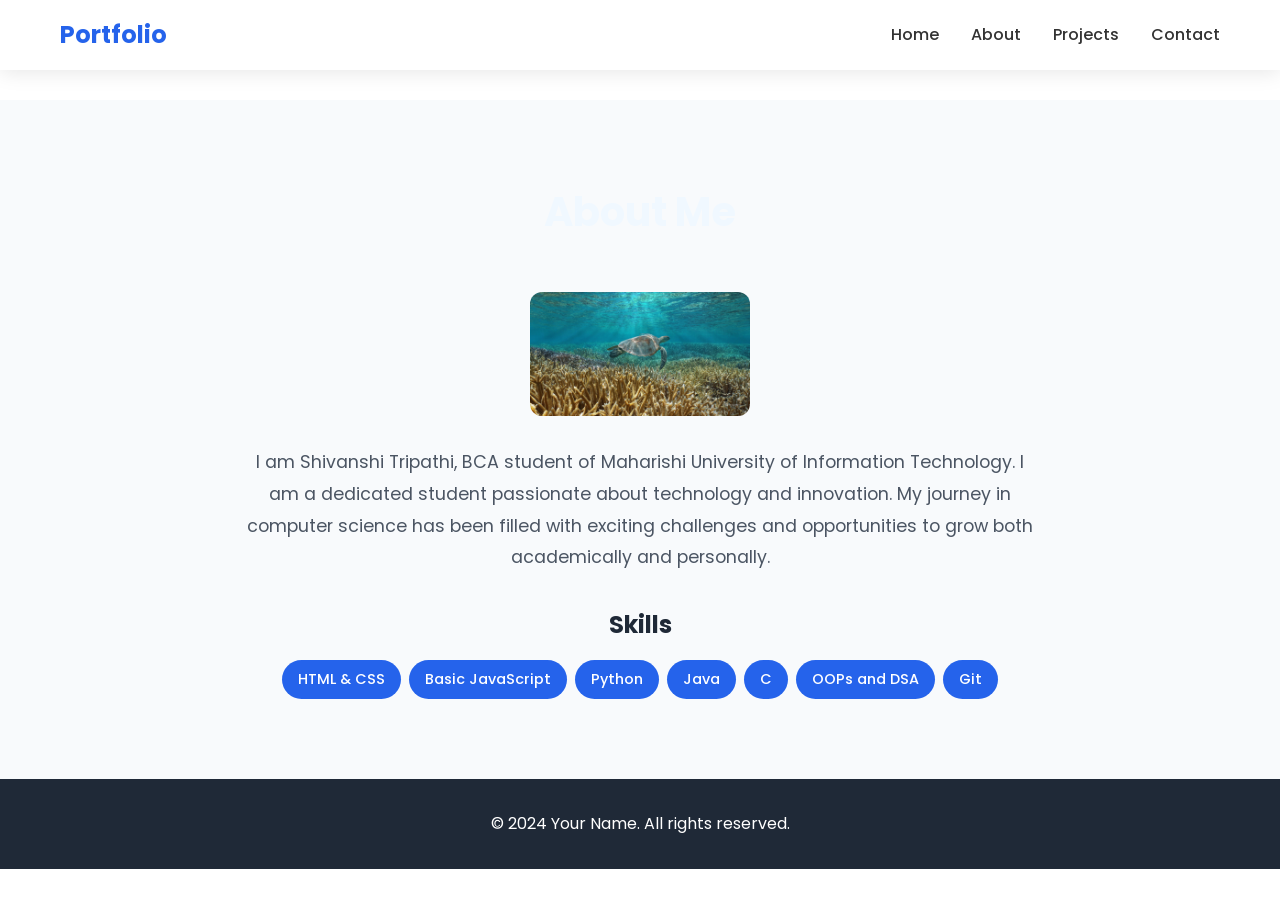
==== project/myportfolio/about.html @ ec3cb5d9 "frontend" ====
<!DOCTYPE html>
<html lang="en">
<head>
    <meta charset="UTF-8">
    <meta name="viewport" content="width=device-width, initial-scale=1.0">
    <title>About • My Portfolio</title>
    <link rel="stylesheet" href="styles.css">
    <link href="https://fonts.googleapis.com/css2?family=Poppins:wght@300;400;500;600;700&display=swap" rel="stylesheet">
    <link rel="stylesheet" href="https://cdnjs.cloudflare.com/ajax/libs/font-awesome/6.0.0/css/all.min.css">
</head>
<body>
    <!-- Navigation -->
    <nav class="navbar">
        <div class="nav-container">
            <div class="nav-logo">
                <a href="home.html">Portfolio</a>
            </div>
            <ul class="nav-menu">
                <li class="nav-item">
                    <a href="home.html" class="nav-link">Home</a>
                </li>
                <li class="nav-item">
                    <a href="about.html" class="nav-link active">About</a>
                </li>
                <li class="nav-item">
                    <a href="project.html" class="nav-link">Projects</a>
                </li>
                <li class="nav-item">
                    <a href="contact.html" class="nav-link">Contact</a>
                </li>
            </ul>
            <div class="hamburger">
                <span class="bar"></span>
                <span class="bar"></span>
                <span class="bar"></span>
            </div>
        </div>
    </nav>

    <main style="padding-top: 100px;">
        <!-- About Section (Standalone Page) -->
        <section class="about">
            <div class="container">
                <h1 class="section-title" style="color:aliceblue">About Me</h1>
                <div class="about-content">
                    <div class="about-text">
                        <img src="20241228.jpg" alt="Profile image" style="max-width: 220px; border-radius: 12px; margin-bottom: 1.5rem;">
                        <p>
                            I am Shivanshi Tripathi, BCA student of Maharishi University of Information Technology.
                            I am a dedicated student passionate about technology and innovation.
                            My journey in computer science has been filled with exciting challenges
                            and opportunities to grow both academically and personally.
                        </p>
                        <div class="skills">
                            <h3>Skills</h3>
                            <div class="skill-tags">
                                <span class="skill-tag">HTML & CSS</span>
                                <span class="skill-tag">Basic JavaScript</span>
                                <span class="skill-tag">Python</span>
                                <span class="skill-tag">Java</span>
                                <span class="skill-tag">C</span>
                                <span class="skill-tag">OOPs and DSA</span>
                                <span class="skill-tag">Git</span>
                            </div>
                        </div>
                    </div>
                </div>
            </div>
        </section>
    </main>

    <!-- Footer -->
    <footer class="footer">
        <div class="container">
            <p>&copy; 2024 Your Name. All rights reserved.</p>
        </div>
    </footer>

    
</body>
</html>
---- project/myportfolio/styles.css ----
/* Reset and Base Styles */
* {
    margin: 0;
    padding: 0;
    box-sizing: border-box;
}

body {
    font-family: 'Poppins', sans-serif;
    line-height: 1.6;
    color: #333;
    overflow-x: hidden;
}

.container {
    max-width: 1200px;
    margin: 0 auto;
    padding: 0 20px;
}

/* Navigation */
.navbar {
    position: fixed;
    top: 0;
    width: 100%;
    background: rgba(255, 255, 255, 0.95);
    backdrop-filter: blur(10px);
    z-index: 1000;
    padding: 1rem 0;
    box-shadow: 0 2px 20px rgba(0, 0, 0, 0.1);
}

.nav-container {
    max-width: 1200px;
    margin: 0 auto;
    padding: 0 20px;
    display: flex;
    justify-content: space-between;
    align-items: center;
}

.nav-logo a {
    font-size: 1.5rem;
    font-weight: 700;
    color: #2563eb;
    text-decoration: none;
}

.nav-menu {
    display: flex;
    list-style: none;
    gap: 2rem;
}

.nav-link {
    text-decoration: none;
    color: #333;
    font-weight: 500;
    transition: color 0.3s ease;
}

.nav-link:hover {
    color: #2563eb;
}

.hamburger {
    display: none;
    flex-direction: column;
    cursor: pointer;
}

.bar {
    width: 25px;
    height: 3px;
    background-color: #333;
    margin: 3px 0;
    transition: 0.3s;
}

/* Hero Section */
.hero {
    min-height: 100vh;
    display: flex;
    align-items: center;
    background: linear-gradient(135deg, #667eea 0%, #764ba2 100%);
    color: white;
    padding-top: 80px;
}

.hero-container {
    max-width: 1200px;
    margin: 0 auto;
    padding: 0 20px;
    display: grid;
    grid-template-columns: 1fr 1fr;
    gap: 4rem;
    align-items: center;
}

.hero-title {
    font-size: 3.5rem;
    font-weight: 700;
    margin-bottom: 1rem;
    line-height: 1.2;
}

.highlight {
    color: #fbbf24;
}

.hero-subtitle {
    font-size: 1.5rem;
    margin-bottom: 0.5rem;
    opacity: 0.9;
}

.hero-course {
    font-size: 1.3rem;
    margin-bottom: 0.5rem;
    opacity: 0.9;
}

.hero-section {
    font-size: 1.3rem;
    margin-bottom: 1.5rem;
    opacity: 0.9;
}

.hero-description {
    font-size: 1.1rem;
    margin-bottom: 2rem;
    opacity: 0.8;
    line-height: 1.6;
}

.hero-buttons {
    display: flex;
    gap: 1rem;
    flex-wrap: wrap;
}

.btn {
    padding: 12px 24px;
    border-radius: 50px;
    text-decoration: none;
    font-weight: 600;
    transition: all 0.3s ease;
    display: inline-block;
}

.btn-primary {
    background: #fbbf24;
    color: #1f2937;
}

.btn-primary:hover {
    background: #f59e0b;
    transform: translateY(-2px);
}

.btn-secondary {
    background: transparent;
    color: white;
    border: 2px solid white;
}

.btn-secondary:hover {
    background: white;
    color: #1f2937;
    transform: translateY(-2px);
}

.hero-image {
    display: flex;
    justify-content: center;
    align-items: center;
}

.profile-placeholder {
    width: 300px;
    height: 300px;
    background: rgba(255, 255, 255, 0.1);
    border-radius: 50%;
    display: flex;
    align-items: center;
    justify-content: center;
    font-size: 8rem;
    color: rgba(255, 255, 255, 0.3);
    border: 4px solid rgba(255, 255, 255, 0.2);
}

/* Section Styles */
.section-title {
    text-align: center;
    font-size: 2.5rem;
    font-weight: 700;
    margin-bottom: 3rem;
    color: #1f2937;
}

/* About Section */
.about {
    padding: 5rem 0;
    background: #f8fafc;
}

.about-content {
    max-width: 800px;
    margin: 0 auto;
    text-align: center;
}

.about-text p {
    font-size: 1.1rem;
    margin-bottom: 2rem;
    color: #4b5563;
    line-height: 1.8;
}

.skills h3 {
    font-size: 1.5rem;
    margin-bottom: 1rem;
    color: #1f2937;
}

.skill-tags {
    display: flex;
    flex-wrap: wrap;
    gap: 0.5rem;
    justify-content: center;
}

.skill-tag {
    background: #2563eb;
    color: white;
    padding: 0.5rem 1rem;
    border-radius: 25px;
    font-size: 0.9rem;
    font-weight: 500;
}

/* Projects Section */
.projects {
    padding: 5rem 0;
}

.projects-grid {
    display: grid;
    grid-template-columns: repeat(auto-fit, minmax(300px, 1fr));
    gap: 2rem;
    margin-top: 2rem;
}

.project-card {
    background: white;
    border-radius: 15px;
    padding: 2rem;
    box-shadow: 0 10px 30px rgba(0, 0, 0, 0.1);
    transition: transform 0.3s ease, box-shadow 0.3s ease;
    text-align: center;
}

.project-card:hover {
    transform: translateY(-10px);
    box-shadow: 0 20px 40px rgba(0, 0, 0, 0.15);
}

.project-image {
    width: 80px;
    height: 80px;
    background: linear-gradient(135deg, #667eea 0%, #764ba2 100%);
    border-radius: 50%;
    display: flex;
    align-items: center;
    justify-content: center;
    margin: 0 auto 1.5rem;
    font-size: 2rem;
    color: white;
}

.project-card h3 {
    font-size: 1.3rem;
    margin-bottom: 1rem;
    color: #1f2937;
}

.project-card p {
    color: #6b7280;
    margin-bottom: 1.5rem;
    line-height: 1.6;
}

.project-links {
    display: flex;
    gap: 1rem;
    justify-content: center;
}

.project-link {
    color: #2563eb;
    text-decoration: none;
    font-weight: 500;
    transition: color 0.3s ease;
}

.project-link:hover {
    color: #1d4ed8;
}

/* Contact Section */
.contact {
    padding: 5rem 0;
    background: #f8fafc;
}

.contact-content {
    max-width: 600px;
    margin: 0 auto;
    text-align: center;
}

.contact-info {
    margin-bottom: 2rem;
}

.contact-item {
    display: flex;
    align-items: center;
    justify-content: center;
    gap: 1rem;
    margin-bottom: 1rem;
    font-size: 1.1rem;
    color: #4b5563;
}

.contact-item i {
    color: #2563eb;
    font-size: 1.2rem;
}

.social-links {
    display: flex;
    gap: 1.5rem;
    justify-content: center;
}

.social-link {
    width: 50px;
    height: 50px;
    background: #2563eb;
    color: white;
    border-radius: 50%;
    display: flex;
    align-items: center;
    justify-content: center;
    text-decoration: none;
    font-size: 1.2rem;
    transition: all 0.3s ease;
}

.social-link:hover {
    background: #1d4ed8;
    transform: translateY(-3px);
}

/* Footer */
.footer {
    background: #1f2937;
    color: white;
    text-align: center;
    padding: 2rem 0;
}

/* Responsive Design */
@media (max-width: 768px) {
    .hamburger {
        display: flex;
    }
    
    .nav-menu {
        position: fixed;
        left: -100%;
        top: 70px;
        flex-direction: column;
        background-color: white;
        width: 100%;
        text-align: center;
        transition: 0.3s;
        box-shadow: 0 10px 27px rgba(0, 0, 0, 0.05);
        padding: 2rem 0;
    }
    
    .nav-menu.active {
        left: 0;
    }
    
    .hero-container {
        grid-template-columns: 1fr;
        text-align: center;
        gap: 2rem;
    }
    
    .hero-title {
        font-size: 2.5rem;
    }
    
    .hero-subtitle,
    .hero-course,
    .hero-section {
        font-size: 1.1rem;
    }
    
    .profile-placeholder {
        width: 200px;
        height: 200px;
        font-size: 5rem;
    }
    
    .hero-buttons {
        justify-content: center;
    }
    
    .section-title {
        font-size: 2rem;
    }
    
    .projects-grid {
        grid-template-columns: 1fr;
    }
}

@media (max-width: 480px) {
    .hero-title {
        font-size: 2rem;
    }
    
    .hero-buttons {
        flex-direction: column;
        align-items: center;
    }
    
    .btn {
        width: 200px;
        text-align: center;
    }
}
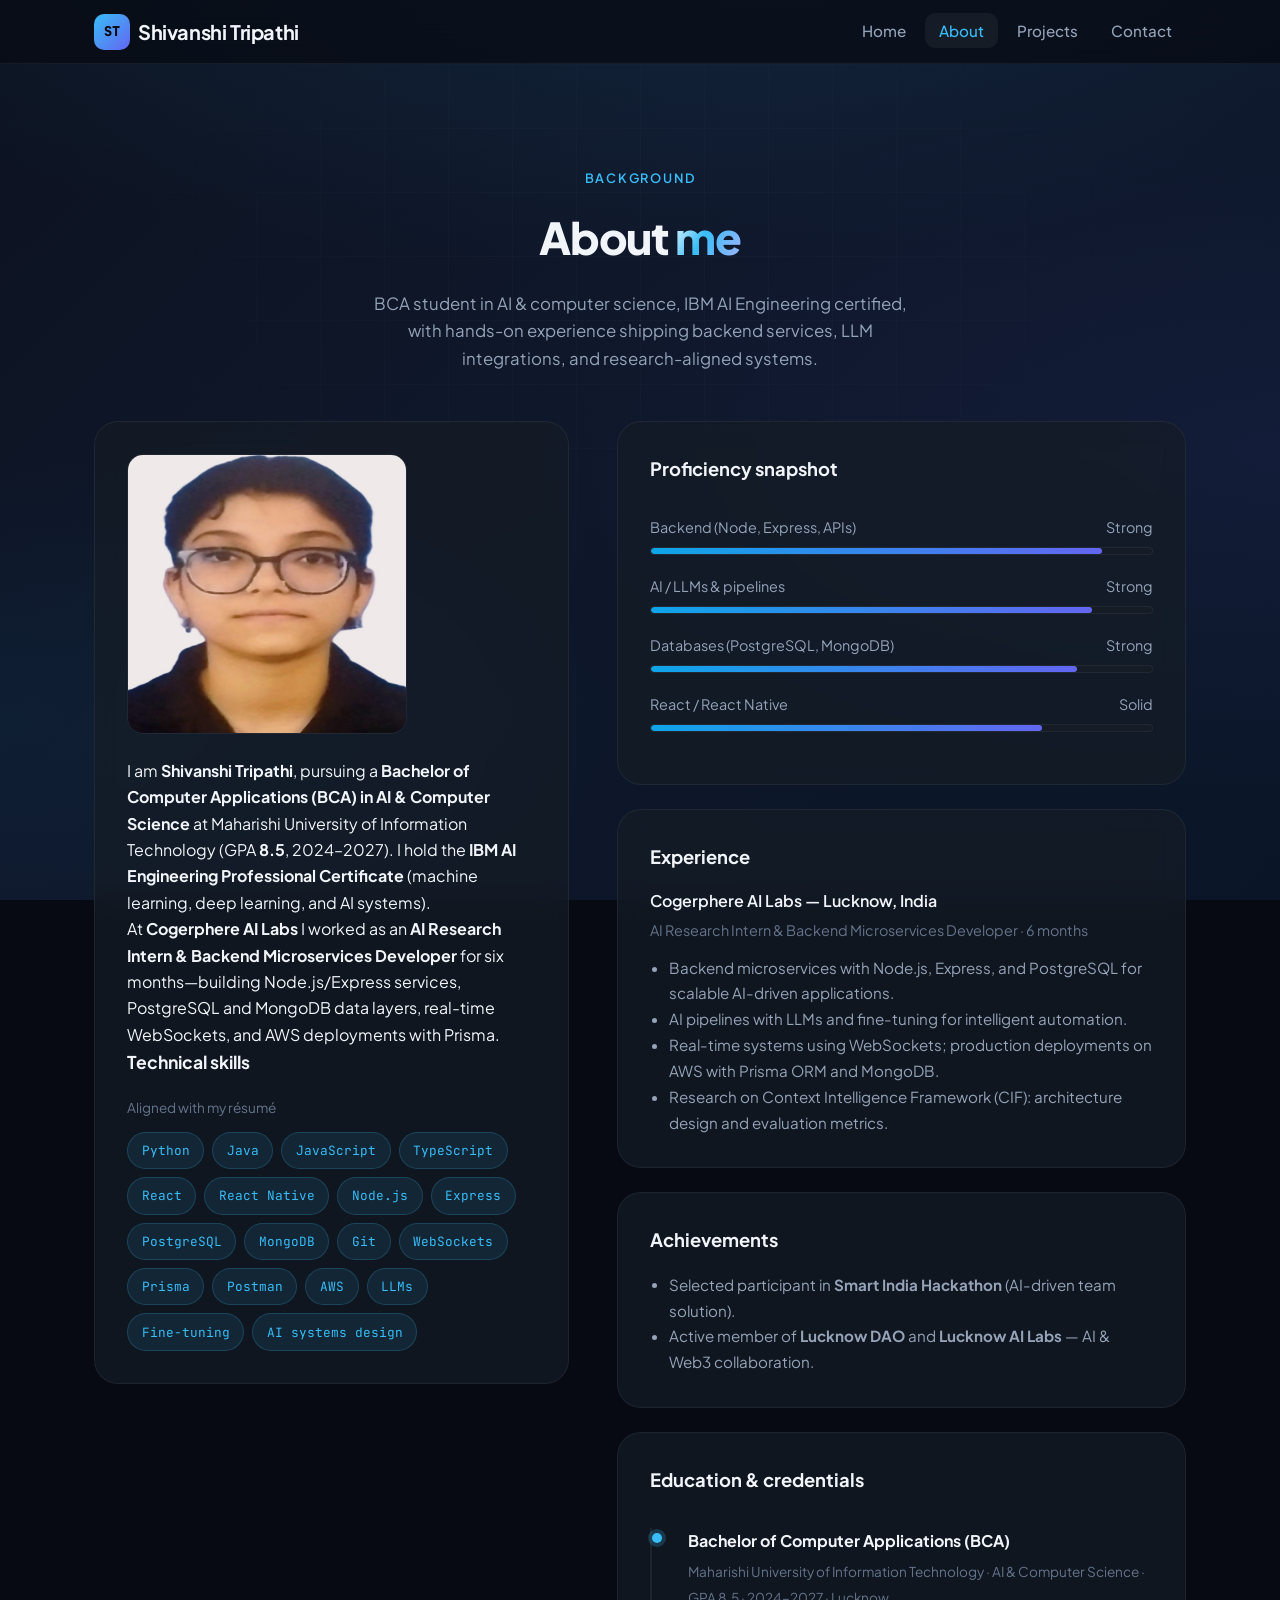
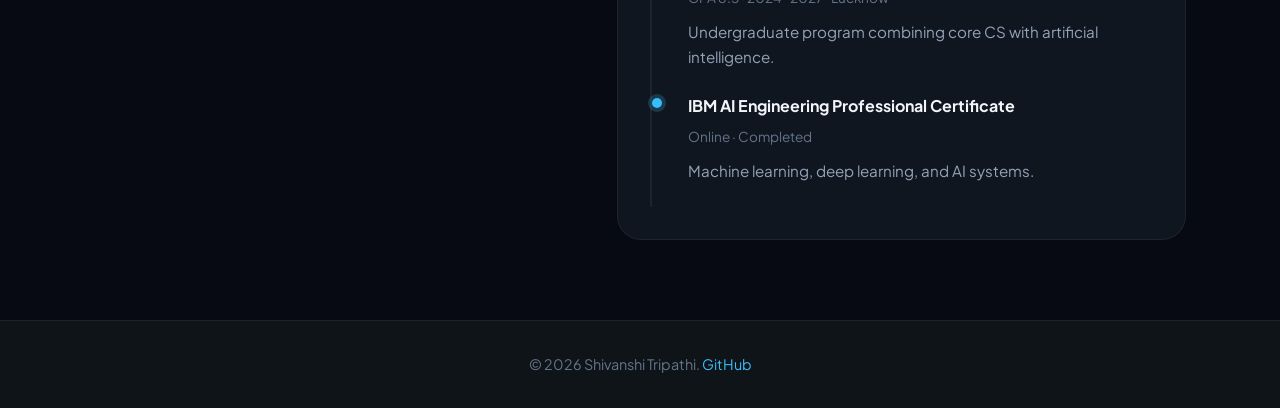
==== commit 9901507a: "Update portfolio: professional theme, resume content, projects, assets - Refresh UI (dark theme, ani" ====
--- a/project/myportfolio/about.html
+++ b/project/myportfolio/about.html
@@ -3,64 +3,132 @@
 <head>
     <meta charset="UTF-8">
     <meta name="viewport" content="width=device-width, initial-scale=1.0">
-    <title>About • My Portfolio</title>
+    <meta name="description" content="About Shivanshi Tripathi — education at MUIT, IBM AI Engineering certificate, experience at Cogerphere AI Labs, skills and achievements.">
+    <meta name="theme-color" content="#070a12">
+    <title>About · Shivanshi Tripathi</title>
+    <link rel="preconnect" href="https://fonts.googleapis.com">
+    <link rel="preconnect" href="https://fonts.gstatic.com" crossorigin>
+    <link href="https://fonts.googleapis.com/css2?family=JetBrains+Mono:wght@400;500&family=Plus+Jakarta+Sans:wght@400;500;600;700;800&display=swap" rel="stylesheet">
     <link rel="stylesheet" href="styles.css">
-    <link href="https://fonts.googleapis.com/css2?family=Poppins:wght@300;400;500;600;700&display=swap" rel="stylesheet">
-    <link rel="stylesheet" href="https://cdnjs.cloudflare.com/ajax/libs/font-awesome/6.0.0/css/all.min.css">
+    <link rel="stylesheet" href="https://cdnjs.cloudflare.com/ajax/libs/font-awesome/6.5.1/css/all.min.css">
 </head>
 <body>
-    <!-- Navigation -->
-    <nav class="navbar">
+    <nav class="navbar" aria-label="Primary">
         <div class="nav-container">
             <div class="nav-logo">
-                <a href="home.html">Portfolio</a>
+                <a href="index.html"><span class="logo-mark" aria-hidden="true">ST</span> Shivanshi Tripathi</a>
             </div>
             <ul class="nav-menu">
-                <li class="nav-item">
-                    <a href="home.html" class="nav-link">Home</a>
-                </li>
-                <li class="nav-item">
-                    <a href="about.html" class="nav-link active">About</a>
-                </li>
-                <li class="nav-item">
-                    <a href="project.html" class="nav-link">Projects</a>
-                </li>
-                <li class="nav-item">
-                    <a href="contact.html" class="nav-link">Contact</a>
-                </li>
+                <li class="nav-item"><a href="index.html" class="nav-link">Home</a></li>
+                <li class="nav-item"><a href="about.html" class="nav-link active">About</a></li>
+                <li class="nav-item"><a href="project.html" class="nav-link">Projects</a></li>
+                <li class="nav-item"><a href="contact.html" class="nav-link">Contact</a></li>
             </ul>
-            <div class="hamburger">
+            <button type="button" class="hamburger" aria-label="Open menu" aria-expanded="false">
                 <span class="bar"></span>
                 <span class="bar"></span>
                 <span class="bar"></span>
-            </div>
+            </button>
         </div>
     </nav>
 
-    <main style="padding-top: 100px;">
-        <!-- About Section (Standalone Page) -->
+    <main class="page-main">
         <section class="about">
             <div class="container">
-                <h1 class="section-title" style="color:aliceblue">About Me</h1>
-                <div class="about-content">
-                    <div class="about-text">
-                        <img src="20241228.jpg" alt="Profile image" style="max-width: 220px; border-radius: 12px; margin-bottom: 1.5rem;">
+                <header class="section-header reveal">
+                    <p class="section-eyebrow">Background</p>
+                    <h1 class="section-title">About <span class="gradient-text">me</span></h1>
+                    <p class="section-lead">BCA student in AI &amp; computer science, IBM AI Engineering certified, with hands-on experience shipping backend services, LLM integrations, and research-aligned systems.</p>
+                </header>
+
+                <div class="about-grid">
+                    <div class="about-card reveal">
+                        <img src="shivanshi photo 1.jpg" alt="Shivanshi Tripathi" width="280" height="280" loading="lazy">
                         <p>
-                            I am Shivanshi Tripathi, BCA student of Maharishi University of Information Technology.
-                            I am a dedicated student passionate about technology and innovation.
-                            My journey in computer science has been filled with exciting challenges
-                            and opportunities to grow both academically and personally.
+                            I am <strong>Shivanshi Tripathi</strong>, pursuing a <strong>Bachelor of Computer Applications (BCA) in AI &amp; Computer Science</strong> at
+                            Maharishi University of Information Technology (GPA <strong>8.5</strong>, 2024–2027). I hold the <strong>IBM AI Engineering Professional Certificate</strong> (machine learning, deep learning, and AI systems).
                         </p>
-                        <div class="skills">
-                            <h3>Skills</h3>
+                        <p>
+                            At <strong>Cogerphere AI Labs</strong> I worked as an <strong>AI Research Intern &amp; Backend Microservices Developer</strong> for six months—building Node.js/Express services, PostgreSQL and MongoDB data layers, real-time WebSockets, and AWS deployments with Prisma.
+                        </p>
+                        <div class="skills-block">
+                            <h3>Technical skills</h3>
+                            <p style="font-size: 0.85rem; color: var(--text-dim); margin-bottom: 0.75rem;">Aligned with my résumé</p>
                             <div class="skill-tags">
-                                <span class="skill-tag">HTML & CSS</span>
-                                <span class="skill-tag">Basic JavaScript</span>
                                 <span class="skill-tag">Python</span>
                                 <span class="skill-tag">Java</span>
-                                <span class="skill-tag">C</span>
-                                <span class="skill-tag">OOPs and DSA</span>
+                                <span class="skill-tag">JavaScript</span>
+                                <span class="skill-tag">TypeScript</span>
+                                <span class="skill-tag">React</span>
+                                <span class="skill-tag">React Native</span>
+                                <span class="skill-tag">Node.js</span>
+                                <span class="skill-tag">Express</span>
+                                <span class="skill-tag">PostgreSQL</span>
+                                <span class="skill-tag">MongoDB</span>
                                 <span class="skill-tag">Git</span>
+                                <span class="skill-tag">WebSockets</span>
+                                <span class="skill-tag">Prisma</span>
+                                <span class="skill-tag">Postman</span>
+                                <span class="skill-tag">AWS</span>
+                                <span class="skill-tag">LLMs</span>
+                                <span class="skill-tag">Fine-tuning</span>
+                                <span class="skill-tag">AI systems design</span>
+                            </div>
+                        </div>
+                    </div>
+                    <div class="reveal">
+                        <div class="about-card" style="margin-bottom: 1.5rem;">
+                            <h3 style="font-size: 1.15rem; margin-bottom: 1rem; color: var(--text-primary);">Proficiency snapshot</h3>
+                            <div class="skill-bars">
+                                <div class="skill-row">
+                                    <div class="skill-row-header"><span>Backend (Node, Express, APIs)</span><span>Strong</span></div>
+                                    <div class="skill-track"><div class="skill-fill" data-w="90%"></div></div>
+                                </div>
+                                <div class="skill-row">
+                                    <div class="skill-row-header"><span>AI / LLMs &amp; pipelines</span><span>Strong</span></div>
+                                    <div class="skill-track"><div class="skill-fill" data-w="88%"></div></div>
+                                </div>
+                                <div class="skill-row">
+                                    <div class="skill-row-header"><span>Databases (PostgreSQL, MongoDB)</span><span>Strong</span></div>
+                                    <div class="skill-track"><div class="skill-fill" data-w="85%"></div></div>
+                                </div>
+                                <div class="skill-row">
+                                    <div class="skill-row-header"><span>React / React Native</span><span>Solid</span></div>
+                                    <div class="skill-track"><div class="skill-fill" data-w="78%"></div></div>
+                                </div>
+                            </div>
+                        </div>
+                        <div class="about-card" style="margin-bottom: 1.5rem;">
+                            <h3 style="font-size: 1.15rem; margin-bottom: 1rem; color: var(--text-primary);">Experience</h3>
+                            <p style="font-weight: 600; color: var(--text-primary); margin-bottom: 0.25rem;">Cogerphere AI Labs — Lucknow, India</p>
+                            <p style="font-size: 0.9rem; color: var(--text-dim); margin-bottom: 0.75rem;">AI Research Intern &amp; Backend Microservices Developer · 6 months</p>
+                            <ul style="color: var(--text-muted); font-size: 0.95rem; padding-left: 1.2rem; line-height: 1.7;">
+                                <li>Backend microservices with Node.js, Express, and PostgreSQL for scalable AI-driven applications.</li>
+                                <li>AI pipelines with LLMs and fine-tuning for intelligent automation.</li>
+                                <li>Real-time systems using WebSockets; production deployments on AWS with Prisma ORM and MongoDB.</li>
+                                <li>Research on Context Intelligence Framework (CIF): architecture design and evaluation metrics.</li>
+                            </ul>
+                        </div>
+                        <div class="about-card" style="margin-bottom: 1.5rem;">
+                            <h3 style="font-size: 1.15rem; margin-bottom: 1rem; color: var(--text-primary);">Achievements</h3>
+                            <ul style="color: var(--text-muted); font-size: 0.95rem; padding-left: 1.2rem; line-height: 1.7;">
+                                <li>Selected participant in <strong>Smart India Hackathon</strong> (AI-driven team solution).</li>
+                                <li>Active member of <strong>Lucknow DAO</strong> and <strong>Lucknow AI Labs</strong> — AI &amp; Web3 collaboration.</li>
+                            </ul>
+                        </div>
+                        <div class="about-card">
+                            <h3 style="font-size: 1.15rem; margin-bottom: 1rem; color: var(--text-primary);">Education &amp; credentials</h3>
+                            <div class="timeline">
+                                <div class="timeline-item">
+                                    <h4>Bachelor of Computer Applications (BCA)</h4>
+                                    <span>Maharishi University of Information Technology · AI &amp; Computer Science · GPA 8.5 · 2024–2027 · Lucknow</span>
+                                    <p>Undergraduate program combining core CS with artificial intelligence.</p>
+                                </div>
+                                <div class="timeline-item">
+                                    <h4>IBM AI Engineering Professional Certificate</h4>
+                                    <span>Online · Completed</span>
+                                    <p>Machine learning, deep learning, and AI systems.</p>
+                                </div>
                             </div>
                         </div>
                     </div>
@@ -69,15 +137,14 @@
         </section>
     </main>
 
-    <!-- Footer -->
     <footer class="footer">
         <div class="container">
-            <p>&copy; 2024 Your Name. All rights reserved.</p>
+            <p>&copy; <span id="year"></span> Shivanshi Tripathi. <a href="https://github.com/Shivanshi913" target="_blank" rel="noopener noreferrer">GitHub</a></p>
         </div>
     </footer>
-
-    
+    <script>
+        document.getElementById('year').textContent = new Date().getFullYear();
+    </script>
+    <script src="script.js"></script>
 </body>
 </html>
-
-
--- a/project/myportfolio/styles.css
+++ b/project/myportfolio/styles.css
@@ -1,446 +1,1152 @@
-/* Reset and Base Styles */
-* {
+/* Professional portfolio — dark theme, CSS variables */
+:root {
+    --bg-deep: #070a12;
+    --bg-surface: #0f1419;
+    --bg-elevated: #151c26;
+    --bg-card: rgba(21, 28, 38, 0.72);
+    --border-subtle: rgba(255, 255, 255, 0.06);
+    --border-accent: rgba(56, 189, 248, 0.35);
+    --text-primary: #f1f5f9;
+    --text-muted: #94a3b8;
+    --text-dim: #64748b;
+    --accent: #38bdf8;
+    --accent-strong: #0ea5e9;
+    --accent-glow: rgba(56, 189, 248, 0.45);
+    --gold: #fbbf24;
+    --gold-dim: rgba(251, 191, 36, 0.15);
+    --gradient-hero: linear-gradient(135deg, #0c1220 0%, #0f172a 40%, #0a1628 100%);
+    --font-sans: "Plus Jakarta Sans", "Poppins", system-ui, sans-serif;
+    --font-mono: "JetBrains Mono", ui-monospace, monospace;
+    --radius-sm: 10px;
+    --radius-md: 16px;
+    --radius-lg: 24px;
+    --shadow-sm: 0 4px 24px rgba(0, 0, 0, 0.35);
+    --shadow-glow: 0 0 60px var(--accent-glow);
+    --nav-h: 72px;
+    --ease-out: cubic-bezier(0.22, 1, 0.36, 1);
+}
+
+*,
+*::before,
+*::after {
     margin: 0;
     padding: 0;
     box-sizing: border-box;
 }
 
+html {
+    scroll-behavior: smooth;
+}
+
 body {
-    font-family: 'Poppins', sans-serif;
-    line-height: 1.6;
-    color: #333;
+    font-family: var(--font-sans);
+    line-height: 1.65;
+    color: var(--text-primary);
+    background: var(--bg-deep);
     overflow-x: hidden;
+    -webkit-font-smoothing: antialiased;
+}
+
+/* Background mesh + grid */
+body::before {
+    content: "";
+    position: fixed;
+    inset: 0;
+    z-index: -2;
+    background:
+        radial-gradient(ellipse 80% 50% at 50% -20%, rgba(56, 189, 248, 0.12), transparent),
+        radial-gradient(ellipse 60% 40% at 100% 50%, rgba(99, 102, 241, 0.08), transparent),
+        radial-gradient(ellipse 50% 30% at 0% 80%, rgba(14, 165, 233, 0.06), transparent),
+        var(--gradient-hero);
+}
+
+body::after {
+    content: "";
+    position: fixed;
+    inset: 0;
+    z-index: -1;
+    background-image:
+        linear-gradient(rgba(255, 255, 255, 0.02) 1px, transparent 1px),
+        linear-gradient(90deg, rgba(255, 255, 255, 0.02) 1px, transparent 1px);
+    background-size: 64px 64px;
+    mask-image: radial-gradient(ellipse 70% 60% at 50% 30%, black 20%, transparent 70%);
+    pointer-events: none;
+}
+
+@keyframes mesh-shift {
+    0%, 100% { opacity: 1; }
+    50% { opacity: 0.85; }
 }
 
 .container {
-    max-width: 1200px;
+    max-width: 1140px;
     margin: 0 auto;
-    padding: 0 20px;
-}
-
-/* Navigation */
+    padding: 0 24px;
+}
+
+/* ---------- Navigation ---------- */
 .navbar {
     position: fixed;
     top: 0;
     width: 100%;
-    background: rgba(255, 255, 255, 0.95);
-    backdrop-filter: blur(10px);
     z-index: 1000;
-    padding: 1rem 0;
-    box-shadow: 0 2px 20px rgba(0, 0, 0, 0.1);
+    padding: 0.85rem 0;
+    background: rgba(7, 10, 18, 0.72);
+    backdrop-filter: blur(16px);
+    -webkit-backdrop-filter: blur(16px);
+    border-bottom: 1px solid var(--border-subtle);
+    transition: box-shadow 0.35s var(--ease-out), background 0.35s;
+}
+
+.navbar.scrolled {
+    background: rgba(7, 10, 18, 0.92);
+    box-shadow: var(--shadow-sm);
 }
 
 .nav-container {
-    max-width: 1200px;
+    max-width: 1140px;
     margin: 0 auto;
-    padding: 0 20px;
+    padding: 0 24px;
     display: flex;
     justify-content: space-between;
     align-items: center;
 }
 
 .nav-logo a {
-    font-size: 1.5rem;
+    font-size: 1.25rem;
     font-weight: 700;
-    color: #2563eb;
+    letter-spacing: -0.02em;
     text-decoration: none;
+    color: var(--text-primary);
+    display: flex;
+    align-items: center;
+    gap: 0.5rem;
+}
+
+.logo-mark {
+    display: inline-flex;
+    align-items: center;
+    justify-content: center;
+    width: 36px;
+    height: 36px;
+    border-radius: var(--radius-sm);
+    background: linear-gradient(135deg, var(--accent) 0%, #6366f1 100%);
+    color: var(--bg-deep);
+    font-size: 0.85rem;
+    font-weight: 800;
+    font-family: var(--font-mono);
 }
 
 .nav-menu {
     display: flex;
     list-style: none;
-    gap: 2rem;
+    gap: 0.25rem;
 }
 
 .nav-link {
+    position: relative;
     text-decoration: none;
-    color: #333;
+    color: var(--text-muted);
     font-weight: 500;
-    transition: color 0.3s ease;
-}
-
-.nav-link:hover {
-    color: #2563eb;
+    font-size: 0.95rem;
+    padding: 0.5rem 0.9rem;
+    border-radius: var(--radius-sm);
+    transition: color 0.25s, background 0.25s;
+}
+
+.nav-link:hover,
+.nav-link.active {
+    color: var(--text-primary);
+    background: rgba(255, 255, 255, 0.05);
+}
+
+.nav-link.active {
+    color: var(--accent);
 }
 
 .hamburger {
     display: none;
     flex-direction: column;
     cursor: pointer;
-}
-
-.bar {
-    width: 25px;
-    height: 3px;
-    background-color: #333;
-    margin: 3px 0;
-    transition: 0.3s;
-}
-
-/* Hero Section */
+    gap: 5px;
+    padding: 8px;
+    z-index: 1001;
+}
+
+.hamburger .bar {
+    width: 22px;
+    height: 2px;
+    background: var(--text-primary);
+    border-radius: 2px;
+    transition: transform 0.3s, opacity 0.3s;
+}
+
+.hamburger.active .bar:nth-child(1) {
+    transform: translateY(7px) rotate(45deg);
+}
+
+.hamburger.active .bar:nth-child(2) {
+    opacity: 0;
+}
+
+.hamburger.active .bar:nth-child(3) {
+    transform: translateY(-7px) rotate(-45deg);
+}
+
+/* ---------- Hero ---------- */
 .hero {
     min-height: 100vh;
-    display: flex;
-    align-items: center;
-    background: linear-gradient(135deg, #667eea 0%, #764ba2 100%);
-    color: white;
-    padding-top: 80px;
+    min-height: 100dvh;
+    display: flex;
+    align-items: center;
+    padding-top: var(--nav-h);
+    padding-bottom: 3rem;
+    position: relative;
+    overflow: hidden;
+}
+
+.hero::before {
+    content: "";
+    position: absolute;
+    top: 20%;
+    right: -10%;
+    width: min(560px, 90vw);
+    height: min(560px, 90vw);
+    background: radial-gradient(circle, var(--accent-glow) 0%, transparent 65%);
+    filter: blur(80px);
+    opacity: 0.5;
+    pointer-events: none;
+    animation: mesh-shift 8s ease-in-out infinite;
 }
 
 .hero-container {
-    max-width: 1200px;
+    max-width: 1140px;
     margin: 0 auto;
-    padding: 0 20px;
+    padding: 0 24px;
     display: grid;
     grid-template-columns: 1fr 1fr;
-    gap: 4rem;
-    align-items: center;
+    gap: clamp(2rem, 5vw, 4rem);
+    align-items: center;
+    position: relative;
+    z-index: 1;
+}
+
+.hero-eyebrow {
+    display: inline-flex;
+    align-items: center;
+    gap: 0.5rem;
+    font-size: 0.8rem;
+    font-weight: 600;
+    text-transform: uppercase;
+    letter-spacing: 0.12em;
+    color: var(--accent);
+    margin-bottom: 1rem;
+}
+
+.hero-eyebrow::before {
+    content: "";
+    width: 32px;
+    height: 2px;
+    background: linear-gradient(90deg, var(--accent), transparent);
 }
 
 .hero-title {
-    font-size: 3.5rem;
-    font-weight: 700;
+    font-size: clamp(2.25rem, 5vw, 3.5rem);
+    font-weight: 800;
+    line-height: 1.12;
+    letter-spacing: -0.03em;
     margin-bottom: 1rem;
+}
+
+.gradient-text {
+    background: linear-gradient(120deg, #fff 0%, var(--accent) 45%, #a5b4fc 100%);
+    -webkit-background-clip: text;
+    background-clip: text;
+    color: transparent;
+}
+
+.highlight {
+    color: var(--gold);
+}
+
+.hero-role {
+    font-size: 1.15rem;
+    color: var(--text-muted);
+    min-height: 1.6em;
+    margin-bottom: 1rem;
+}
+
+.hero-role .typed-cursor {
+    display: inline-block;
+    width: 2px;
+    height: 1.1em;
+    background: var(--accent);
+    margin-left: 2px;
+    vertical-align: -2px;
+    animation: blink 0.9s step-end infinite;
+}
+
+@keyframes blink {
+    50% { opacity: 0; }
+}
+
+.hero-meta {
+    display: flex;
+    flex-wrap: wrap;
+    gap: 0.75rem 1.25rem;
+    margin-bottom: 1.25rem;
+    font-size: 0.95rem;
+    color: var(--text-dim);
+}
+
+.hero-meta span {
+    display: inline-flex;
+    align-items: center;
+    gap: 0.4rem;
+}
+
+.hero-meta i {
+    color: var(--accent);
+    font-size: 0.85rem;
+}
+
+.hero-description {
+    font-size: 1.05rem;
+    color: var(--text-muted);
+    max-width: 520px;
+    margin-bottom: 1.75rem;
+    line-height: 1.75;
+}
+
+.hero-buttons {
+    display: flex;
+    flex-wrap: wrap;
+    gap: 1rem;
+    margin-bottom: 1.75rem;
+}
+
+.btn {
+    padding: 0.85rem 1.6rem;
+    border-radius: 999px;
+    text-decoration: none;
+    font-weight: 600;
+    font-size: 0.95rem;
+    transition: transform 0.25s var(--ease-out), box-shadow 0.25s, background 0.25s;
+    display: inline-flex;
+    align-items: center;
+    gap: 0.5rem;
+    border: none;
+    cursor: pointer;
+}
+
+.btn-primary {
+    background: linear-gradient(135deg, var(--accent-strong) 0%, #6366f1 100%);
+    color: #fff;
+    box-shadow: 0 4px 24px rgba(14, 165, 233, 0.35);
+}
+
+.btn-primary:hover {
+    transform: translateY(-2px);
+    box-shadow: 0 8px 32px rgba(14, 165, 233, 0.45);
+}
+
+.btn-secondary {
+    background: transparent;
+    color: var(--text-primary);
+    border: 1px solid var(--border-subtle);
+}
+
+.btn-secondary:hover {
+    background: rgba(255, 255, 255, 0.06);
+    border-color: rgba(255, 255, 255, 0.12);
+    transform: translateY(-2px);
+}
+
+.btn-ghost {
+    background: rgba(251, 191, 36, 0.12);
+    color: var(--gold);
+    border: 1px solid rgba(251, 191, 36, 0.25);
+}
+
+.btn-ghost:hover {
+    background: rgba(251, 191, 36, 0.2);
+    transform: translateY(-2px);
+}
+
+.hero-social {
+    display: flex;
+    flex-wrap: wrap;
+    align-items: center;
+    gap: 0.75rem;
+}
+
+.hero-social-label {
+    font-size: 0.8rem;
+    color: var(--text-dim);
+    text-transform: uppercase;
+    letter-spacing: 0.08em;
+    margin-right: 0.25rem;
+}
+
+.social-icon-row {
+    display: flex;
+    gap: 0.5rem;
+}
+
+.social-icon {
+    width: 44px;
+    height: 44px;
+    border-radius: var(--radius-sm);
+    display: flex;
+    align-items: center;
+    justify-content: center;
+    color: var(--text-muted);
+    background: var(--bg-elevated);
+    border: 1px solid var(--border-subtle);
+    text-decoration: none;
+    font-size: 1.1rem;
+    transition: color 0.25s, transform 0.25s, border-color 0.25s, box-shadow 0.25s;
+}
+
+.social-icon:hover {
+    color: var(--accent);
+    border-color: var(--border-accent);
+    transform: translateY(-3px);
+    box-shadow: 0 8px 24px rgba(0, 0, 0, 0.3);
+}
+
+.social-icon[aria-label="GitHub"]:hover { color: #f0f6fc; }
+.social-icon[aria-label="LinkedIn"]:hover { color: #0a66c2; }
+.social-icon[aria-label="Email"]:hover { color: var(--gold); }
+.social-icon[aria-label="LeetCode"]:hover { color: #ffa116; }
+
+.hero-visual {
+    display: flex;
+    justify-content: center;
+    align-items: center;
+    perspective: 1000px;
+}
+
+.hero-image-wrap {
+    position: relative;
+    display: inline-block;
+    animation: float-y 6s ease-in-out infinite;
+}
+
+@keyframes float-y {
+    0%, 100% { transform: translateY(0); }
+    50% { transform: translateY(-12px); }
+}
+
+.hero-image-ring {
+    position: absolute;
+    inset: -8px;
+    z-index: 0;
+    border-radius: 50%;
+    background: conic-gradient(from 180deg, var(--accent), #6366f1, var(--gold), var(--accent));
+    padding: 3px;
+    animation: spin-slow 12s linear infinite;
+}
+
+@keyframes spin-slow {
+    to { transform: rotate(360deg); }
+}
+
+.hero-image-ring-inner {
+    width: 100%;
+    height: 100%;
+    border-radius: 50%;
+    background: var(--bg-deep);
+}
+
+.hero-image {
+    position: relative;
+    z-index: 1;
+}
+
+.hero-image img {
+    position: relative;
+    display: block;
+    width: min(280px, 70vw);
+    height: min(280px, 70vw);
+    object-fit: cover;
+    border-radius: 50%;
+    border: 4px solid var(--bg-elevated);
+}
+
+.hero-stats {
+    display: grid;
+    grid-template-columns: repeat(3, 1fr);
+    gap: 1rem;
+    margin-top: 2rem;
+    max-width: 420px;
+}
+
+.stat-card {
+    background: var(--bg-card);
+    border: 1px solid var(--border-subtle);
+    border-radius: var(--radius-md);
+    padding: 1rem;
+    text-align: center;
+    backdrop-filter: blur(8px);
+}
+
+.stat-value {
+    font-size: 1.5rem;
+    font-weight: 800;
+    font-family: var(--font-mono);
+    color: var(--accent);
     line-height: 1.2;
 }
 
-.highlight {
-    color: #fbbf24;
-}
-
-.hero-subtitle {
+.stat-label {
+    font-size: 0.75rem;
+    color: var(--text-dim);
+    text-transform: uppercase;
+    letter-spacing: 0.06em;
+    margin-top: 0.35rem;
+}
+
+/* ---------- Sections ---------- */
+main.page-main {
+    padding-top: calc(var(--nav-h) + 1rem);
+}
+
+.section-header {
+    text-align: center;
+    margin-bottom: 3rem;
+}
+
+.section-eyebrow {
+    font-size: 0.8rem;
+    font-weight: 600;
+    text-transform: uppercase;
+    letter-spacing: 0.14em;
+    color: var(--accent);
+    margin-bottom: 0.75rem;
+}
+
+.section-title {
+    font-size: clamp(2rem, 4vw, 2.75rem);
+    font-weight: 800;
+    letter-spacing: -0.03em;
+    color: var(--text-primary);
+}
+
+.section-title .gradient-text {
+    display: inline;
+}
+
+.section-lead {
+    max-width: 560px;
+    margin: 1rem auto 0;
+    color: var(--text-muted);
+    font-size: 1.05rem;
+}
+
+/* Reveal on scroll */
+.reveal {
+    opacity: 0;
+    transform: translateY(28px);
+    transition: opacity 0.7s var(--ease-out), transform 0.7s var(--ease-out);
+}
+
+.reveal.visible {
+    opacity: 1;
+    transform: translateY(0);
+}
+
+/* About */
+.about {
+    padding: 5rem 0;
+}
+
+.about-grid {
+    display: grid;
+    grid-template-columns: 1fr 1.2fr;
+    gap: 3rem;
+    align-items: start;
+}
+
+.about-card {
+    background: var(--bg-card);
+    border: 1px solid var(--border-subtle);
+    border-radius: var(--radius-lg);
+    padding: 2rem;
+    backdrop-filter: blur(12px);
+}
+
+.about-card img {
+    width: 100%;
+    max-width: 280px;
+    border-radius: var(--radius-md);
+    border: 1px solid var(--border-subtle);
+    margin-bottom: 1.5rem;
+    display: block;
+}
+
+.about-text p {
+    color: var(--text-muted);
+    margin-bottom: 1.25rem;
+    line-height: 1.8;
+}
+
+.skills-block h3 {
+    font-size: 1.1rem;
+    margin-bottom: 1.25rem;
+    color: var(--text-primary);
+}
+
+.skill-tags {
+    display: flex;
+    flex-wrap: wrap;
+    gap: 0.5rem;
+}
+
+.skill-tag {
+    font-family: var(--font-mono);
+    font-size: 0.8rem;
+    padding: 0.45rem 0.85rem;
+    border-radius: 999px;
+    background: rgba(56, 189, 248, 0.1);
+    color: var(--accent);
+    border: 1px solid rgba(56, 189, 248, 0.2);
+}
+
+.skill-bars {
+    margin-top: 2rem;
+}
+
+.skill-row {
+    margin-bottom: 1.25rem;
+}
+
+.skill-row-header {
+    display: flex;
+    justify-content: space-between;
+    font-size: 0.9rem;
+    margin-bottom: 0.45rem;
+    color: var(--text-muted);
+}
+
+.skill-track {
+    height: 8px;
+    background: var(--bg-elevated);
+    border-radius: 999px;
+    overflow: hidden;
+    border: 1px solid var(--border-subtle);
+}
+
+.skill-fill {
+    height: 100%;
+    width: 0;
+    border-radius: 999px;
+    background: linear-gradient(90deg, var(--accent-strong), #6366f1);
+    transition: width 1.1s var(--ease-out);
+}
+
+.timeline {
+    margin-top: 2rem;
+    padding-left: 1.25rem;
+    border-left: 2px solid var(--border-subtle);
+}
+
+.timeline-item {
+    position: relative;
+    padding-bottom: 1.5rem;
+    padding-left: 1rem;
+}
+
+.timeline-item::before {
+    content: "";
+    position: absolute;
+    left: -1.25rem;
+    top: 0.35rem;
+    width: 10px;
+    height: 10px;
+    border-radius: 50%;
+    background: var(--accent);
+    box-shadow: 0 0 0 4px rgba(56, 189, 248, 0.2);
+}
+
+.timeline-item h4 {
+    font-size: 1rem;
+    color: var(--text-primary);
+    margin-bottom: 0.25rem;
+}
+
+.timeline-item span {
+    font-size: 0.85rem;
+    color: var(--text-dim);
+}
+
+.timeline-item p {
+    margin-top: 0.5rem;
+    font-size: 0.95rem;
+    color: var(--text-muted);
+}
+
+/* Projects */
+.projects {
+    padding: 5rem 0;
+    background: linear-gradient(180deg, transparent 0%, rgba(15, 20, 30, 0.5) 50%, transparent 100%);
+}
+
+.project-filters {
+    display: flex;
+    flex-wrap: wrap;
+    justify-content: center;
+    gap: 0.5rem;
+    margin-bottom: 2.5rem;
+}
+
+.filter-btn {
+    font-family: var(--font-sans);
+    font-size: 0.9rem;
+    font-weight: 500;
+    padding: 0.5rem 1.15rem;
+    border-radius: 999px;
+    border: 1px solid var(--border-subtle);
+    background: transparent;
+    color: var(--text-muted);
+    cursor: pointer;
+    transition: background 0.25s, color 0.25s, border-color 0.25s;
+}
+
+.filter-btn:hover,
+.filter-btn.active {
+    background: rgba(56, 189, 248, 0.12);
+    color: var(--accent);
+    border-color: var(--border-accent);
+}
+
+.projects-grid {
+    display: grid;
+    grid-template-columns: repeat(auto-fit, minmax(320px, 1fr));
+    gap: 1.75rem;
+}
+
+.project-card {
+    position: relative;
+    background: var(--bg-card);
+    border: 1px solid var(--border-subtle);
+    border-radius: var(--radius-lg);
+    padding: 0;
+    overflow: hidden;
+    transition: transform 0.35s var(--ease-out), box-shadow 0.35s, border-color 0.35s;
+    display: flex;
+    flex-direction: column;
+}
+
+.project-card::before {
+    content: "";
+    position: absolute;
+    inset: 0;
+    border-radius: inherit;
+    padding: 1px;
+    background: linear-gradient(135deg, rgba(56, 189, 248, 0.4), transparent 40%, transparent);
+    -webkit-mask: linear-gradient(#fff 0 0) content-box, linear-gradient(#fff 0 0);
+    mask: linear-gradient(#fff 0 0) content-box, linear-gradient(#fff 0 0);
+    -webkit-mask-composite: xor;
+    mask-composite: exclude;
+    opacity: 0;
+    transition: opacity 0.35s;
+    pointer-events: none;
+}
+
+.project-card:hover {
+    transform: translateY(-6px);
+    box-shadow: 0 24px 48px rgba(0, 0, 0, 0.4);
+    border-color: rgba(56, 189, 248, 0.2);
+}
+
+.project-card:hover::before {
+    opacity: 1;
+}
+
+.project-card.hidden {
+    display: none;
+}
+
+.project-card-top {
+    padding: 1.75rem 1.75rem 0;
+    display: flex;
+    justify-content: space-between;
+    align-items: flex-start;
+}
+
+.project-icon {
+    width: 52px;
+    height: 52px;
+    border-radius: var(--radius-sm);
+    display: flex;
+    align-items: center;
+    justify-content: center;
+    font-size: 1.35rem;
+    background: linear-gradient(135deg, rgba(56, 189, 248, 0.2), rgba(99, 102, 241, 0.15));
+    color: var(--accent);
+}
+
+.project-year {
+    font-family: var(--font-mono);
+    font-size: 0.75rem;
+    color: var(--text-dim);
+}
+
+.project-card h3 {
+    font-size: 1.2rem;
+    padding: 0 1.75rem;
+    margin-bottom: 0.65rem;
+    color: var(--text-primary);
+}
+
+.project-card > p {
+    padding: 0 1.75rem;
+    color: var(--text-muted);
+    font-size: 0.95rem;
+    line-height: 1.65;
+    flex-grow: 1;
+}
+
+.project-tech {
+    display: flex;
+    flex-wrap: wrap;
+    gap: 0.4rem;
+    padding: 1rem 1.75rem 1.25rem;
+}
+
+.tech-pill {
+    font-family: var(--font-mono);
+    font-size: 0.7rem;
+    padding: 0.25rem 0.55rem;
+    border-radius: 6px;
+    background: var(--bg-elevated);
+    color: var(--text-dim);
+    border: 1px solid var(--border-subtle);
+}
+
+.project-links {
+    display: flex;
+    flex-wrap: wrap;
+    gap: 0.75rem;
+    padding: 0 1.75rem 1.75rem;
+}
+
+.project-link {
+    display: inline-flex;
+    align-items: center;
+    gap: 0.4rem;
+    color: var(--accent);
+    text-decoration: none;
+    font-weight: 600;
+    font-size: 0.9rem;
+    transition: color 0.2s, gap 0.2s;
+}
+
+.project-link:hover {
+    color: #7dd3fc;
+    gap: 0.55rem;
+}
+
+.project-link i {
+    font-size: 0.85rem;
+}
+
+/* Contact */
+.contact {
+    padding: 5rem 0;
+}
+
+.contact-layout {
+    display: grid;
+    grid-template-columns: 1fr 1.1fr;
+    gap: 3rem;
+    align-items: start;
+}
+
+.contact-card {
+    background: var(--bg-card);
+    border: 1px solid var(--border-subtle);
+    border-radius: var(--radius-lg);
+    padding: 2rem;
+}
+
+.contact-item {
+    display: flex;
+    align-items: flex-start;
+    gap: 1rem;
+    margin-bottom: 1.5rem;
+    font-size: 1rem;
+    color: var(--text-muted);
+}
+
+.contact-item:last-of-type {
+    margin-bottom: 0;
+}
+
+.contact-item i {
+    color: var(--accent);
+    font-size: 1.2rem;
+    margin-top: 0.15rem;
+}
+
+.contact-item a {
+    color: var(--text-primary);
+    text-decoration: none;
+    border-bottom: 1px solid transparent;
+    transition: border-color 0.2s, color 0.2s;
+}
+
+.contact-item a:hover {
+    color: var(--accent);
+    border-bottom-color: var(--accent);
+}
+
+.contact-card .social-links {
+    display: flex;
+    flex-wrap: wrap;
+    gap: 0.65rem;
+    margin-top: 1.75rem;
+}
+
+.contact-card .social-link {
+    width: 48px;
+    height: 48px;
+    border-radius: var(--radius-sm);
+    background: var(--bg-elevated);
+    border: 1px solid var(--border-subtle);
+    color: var(--text-muted);
+}
+
+.contact-card .social-link:hover {
+    color: var(--accent);
+    border-color: var(--border-accent);
+    transform: translateY(-3px);
+    background: rgba(56, 189, 248, 0.08);
+}
+
+.contact-form {
+    background: var(--bg-card);
+    border: 1px solid var(--border-subtle);
+    border-radius: var(--radius-lg);
+    padding: 2rem;
+}
+
+.form-row {
+    display: grid;
+    grid-template-columns: 1fr 1fr;
+    gap: 1rem;
+}
+
+.form-group {
+    margin-bottom: 1rem;
+}
+
+.form-group label {
+    display: block;
+    margin-bottom: 0.45rem;
+    font-size: 0.9rem;
+    font-weight: 600;
+    color: var(--text-muted);
+}
+
+.form-group input,
+.form-group textarea {
+    width: 100%;
+    padding: 0.85rem 1rem;
+    border-radius: var(--radius-sm);
+    border: 1px solid var(--border-subtle);
+    background: var(--bg-elevated);
+    color: var(--text-primary);
+    font-family: inherit;
+    font-size: 1rem;
+    outline: none;
+    transition: border-color 0.2s, box-shadow 0.2s;
+}
+
+.form-group input:focus,
+.form-group textarea:focus {
+    border-color: var(--border-accent);
+    box-shadow: 0 0 0 3px rgba(56, 189, 248, 0.12);
+}
+
+.form-group textarea {
+    resize: vertical;
+    min-height: 140px;
+}
+
+.form-status {
+    margin-top: 1rem;
+    font-size: 0.9rem;
+    min-height: 1.4em;
+}
+
+.form-status.success {
+    color: #4ade80;
+}
+
+.form-status.error {
+    color: #f87171;
+}
+
+/* Footer */
+.footer {
+    background: var(--bg-surface);
+    border-top: 1px solid var(--border-subtle);
+    color: var(--text-dim);
+    text-align: center;
+    padding: 2rem 24px;
+    font-size: 0.9rem;
+}
+
+.footer a {
+    color: var(--accent);
+    text-decoration: none;
+}
+
+.footer a:hover {
+    text-decoration: underline;
+}
+
+/* CTA strip on home */
+.home-cta {
+    padding: 4rem 0;
+}
+
+.cta-panel {
+    position: relative;
+    border-radius: var(--radius-lg);
+    padding: 2.5rem 2rem;
+    text-align: center;
+    overflow: hidden;
+    border: 1px solid var(--border-subtle);
+    background: linear-gradient(135deg, rgba(56, 189, 248, 0.08) 0%, rgba(99, 102, 241, 0.06) 100%);
+}
+
+.cta-panel h2 {
     font-size: 1.5rem;
     margin-bottom: 0.5rem;
-    opacity: 0.9;
-}
-
-.hero-course {
-    font-size: 1.3rem;
-    margin-bottom: 0.5rem;
-    opacity: 0.9;
-}
-
-.hero-section {
-    font-size: 1.3rem;
+    color: var(--text-primary);
+}
+
+.cta-panel p {
+    color: var(--text-muted);
     margin-bottom: 1.5rem;
-    opacity: 0.9;
-}
-
-.hero-description {
-    font-size: 1.1rem;
-    margin-bottom: 2rem;
-    opacity: 0.8;
-    line-height: 1.6;
-}
-
-.hero-buttons {
-    display: flex;
-    gap: 1rem;
-    flex-wrap: wrap;
-}
-
-.btn {
-    padding: 12px 24px;
-    border-radius: 50px;
-    text-decoration: none;
-    font-weight: 600;
-    transition: all 0.3s ease;
-    display: inline-block;
-}
-
-.btn-primary {
-    background: #fbbf24;
-    color: #1f2937;
-}
-
-.btn-primary:hover {
-    background: #f59e0b;
-    transform: translateY(-2px);
-}
-
-.btn-secondary {
-    background: transparent;
-    color: white;
-    border: 2px solid white;
-}
-
-.btn-secondary:hover {
-    background: white;
-    color: #1f2937;
-    transform: translateY(-2px);
-}
-
-.hero-image {
-    display: flex;
-    justify-content: center;
-    align-items: center;
-}
-
-.profile-placeholder {
-    width: 300px;
-    height: 300px;
-    background: rgba(255, 255, 255, 0.1);
-    border-radius: 50%;
-    display: flex;
-    align-items: center;
-    justify-content: center;
-    font-size: 8rem;
-    color: rgba(255, 255, 255, 0.3);
-    border: 4px solid rgba(255, 255, 255, 0.2);
-}
-
-/* Section Styles */
-.section-title {
-    text-align: center;
-    font-size: 2.5rem;
-    font-weight: 700;
-    margin-bottom: 3rem;
-    color: #1f2937;
-}
-
-/* About Section */
-.about {
-    padding: 5rem 0;
-    background: #f8fafc;
-}
-
-.about-content {
-    max-width: 800px;
-    margin: 0 auto;
-    text-align: center;
-}
-
-.about-text p {
-    font-size: 1.1rem;
-    margin-bottom: 2rem;
-    color: #4b5563;
-    line-height: 1.8;
-}
-
-.skills h3 {
-    font-size: 1.5rem;
-    margin-bottom: 1rem;
-    color: #1f2937;
-}
-
-.skill-tags {
-    display: flex;
-    flex-wrap: wrap;
-    gap: 0.5rem;
-    justify-content: center;
-}
-
-.skill-tag {
-    background: #2563eb;
-    color: white;
-    padding: 0.5rem 1rem;
-    border-radius: 25px;
-    font-size: 0.9rem;
-    font-weight: 500;
-}
-
-/* Projects Section */
-.projects {
-    padding: 5rem 0;
-}
-
-.projects-grid {
-    display: grid;
-    grid-template-columns: repeat(auto-fit, minmax(300px, 1fr));
-    gap: 2rem;
-    margin-top: 2rem;
-}
-
-.project-card {
-    background: white;
-    border-radius: 15px;
-    padding: 2rem;
-    box-shadow: 0 10px 30px rgba(0, 0, 0, 0.1);
-    transition: transform 0.3s ease, box-shadow 0.3s ease;
-    text-align: center;
-}
-
-.project-card:hover {
-    transform: translateY(-10px);
-    box-shadow: 0 20px 40px rgba(0, 0, 0, 0.15);
-}
-
-.project-image {
-    width: 80px;
-    height: 80px;
-    background: linear-gradient(135deg, #667eea 0%, #764ba2 100%);
-    border-radius: 50%;
-    display: flex;
-    align-items: center;
-    justify-content: center;
-    margin: 0 auto 1.5rem;
-    font-size: 2rem;
-    color: white;
-}
-
-.project-card h3 {
-    font-size: 1.3rem;
-    margin-bottom: 1rem;
-    color: #1f2937;
-}
-
-.project-card p {
-    color: #6b7280;
-    margin-bottom: 1.5rem;
-    line-height: 1.6;
-}
-
-.project-links {
-    display: flex;
-    gap: 1rem;
-    justify-content: center;
-}
-
-.project-link {
-    color: #2563eb;
-    text-decoration: none;
-    font-weight: 500;
-    transition: color 0.3s ease;
-}
-
-.project-link:hover {
-    color: #1d4ed8;
-}
-
-/* Contact Section */
-.contact {
-    padding: 5rem 0;
-    background: #f8fafc;
-}
-
-.contact-content {
-    max-width: 600px;
-    margin: 0 auto;
-    text-align: center;
-}
-
-.contact-info {
-    margin-bottom: 2rem;
-}
-
-.contact-item {
-    display: flex;
-    align-items: center;
-    justify-content: center;
-    gap: 1rem;
-    margin-bottom: 1rem;
-    font-size: 1.1rem;
-    color: #4b5563;
-}
-
-.contact-item i {
-    color: #2563eb;
-    font-size: 1.2rem;
-}
-
-.social-links {
-    display: flex;
-    gap: 1.5rem;
-    justify-content: center;
-}
-
-.social-link {
-    width: 50px;
-    height: 50px;
-    background: #2563eb;
-    color: white;
-    border-radius: 50%;
-    display: flex;
-    align-items: center;
-    justify-content: center;
-    text-decoration: none;
-    font-size: 1.2rem;
-    transition: all 0.3s ease;
-}
-
-.social-link:hover {
-    background: #1d4ed8;
-    transform: translateY(-3px);
-}
-
-/* Footer */
-.footer {
-    background: #1f2937;
-    color: white;
-    text-align: center;
-    padding: 2rem 0;
-}
-
-/* Responsive Design */
+    max-width: 480px;
+    margin-left: auto;
+    margin-right: auto;
+}
+
+/* Responsive */
+@media (max-width: 900px) {
+    .hero-container {
+        grid-template-columns: 1fr;
+        text-align: center;
+    }
+
+    .hero-content {
+        order: 1;
+    }
+
+    .hero-visual {
+        order: 0;
+    }
+
+    .hero-description,
+    .hero-meta {
+        margin-left: auto;
+        margin-right: auto;
+    }
+
+    .hero-buttons,
+    .hero-social {
+        justify-content: center;
+    }
+
+    .hero-stats {
+        margin-left: auto;
+        margin-right: auto;
+    }
+
+    .about-grid,
+    .contact-layout {
+        grid-template-columns: 1fr;
+    }
+
+    .form-row {
+        grid-template-columns: 1fr;
+    }
+}
+
 @media (max-width: 768px) {
     .hamburger {
         display: flex;
     }
-    
+
     .nav-menu {
         position: fixed;
-        left: -100%;
-        top: 70px;
+        left: 0;
+        right: 0;
+        top: var(--nav-h);
         flex-direction: column;
-        background-color: white;
-        width: 100%;
-        text-align: center;
-        transition: 0.3s;
-        box-shadow: 0 10px 27px rgba(0, 0, 0, 0.05);
-        padding: 2rem 0;
-    }
-    
+        background: rgba(7, 10, 18, 0.97);
+        backdrop-filter: blur(16px);
+        padding: 1rem 0 1.5rem;
+        border-bottom: 1px solid var(--border-subtle);
+        gap: 0;
+        transform: translateY(-120%);
+        opacity: 0;
+        visibility: hidden;
+        transition: transform 0.35s var(--ease-out), opacity 0.35s, visibility 0.35s;
+    }
+
     .nav-menu.active {
-        left: 0;
-    }
-    
-    .hero-container {
+        transform: translateY(0);
+        opacity: 1;
+        visibility: visible;
+    }
+
+    .nav-link {
+        padding: 0.85rem 1.5rem;
+        display: block;
+    }
+
+    .hero-stats {
         grid-template-columns: 1fr;
-        text-align: center;
-        gap: 2rem;
-    }
-    
-    .hero-title {
-        font-size: 2.5rem;
-    }
-    
-    .hero-subtitle,
-    .hero-course,
-    .hero-section {
-        font-size: 1.1rem;
-    }
-    
-    .profile-placeholder {
-        width: 200px;
-        height: 200px;
-        font-size: 5rem;
-    }
-    
-    .hero-buttons {
-        justify-content: center;
-    }
-    
-    .section-title {
-        font-size: 2rem;
-    }
-    
-    .projects-grid {
-        grid-template-columns: 1fr;
+        max-width: 280px;
     }
 }
 
 @media (max-width: 480px) {
-    .hero-title {
-        font-size: 2rem;
-    }
-    
     .hero-buttons {
         flex-direction: column;
-        align-items: center;
-    }
-    
+        align-items: stretch;
+    }
+
     .btn {
-        width: 200px;
-        text-align: center;
-    }
-}
+        justify-content: center;
+    }
+}
+
+/* Reduced motion */
+@media (prefers-reduced-motion: reduce) {
+    html {
+        scroll-behavior: auto;
+    }
+
+    .reveal {
+        opacity: 1;
+        transform: none;
+        transition: none;
+    }
+
+    .hero-image-wrap,
+    .hero-image-ring,
+    body::before {
+        animation: none;
+    }
+
+    .typed-cursor {
+        animation: none;
+    }
+}
